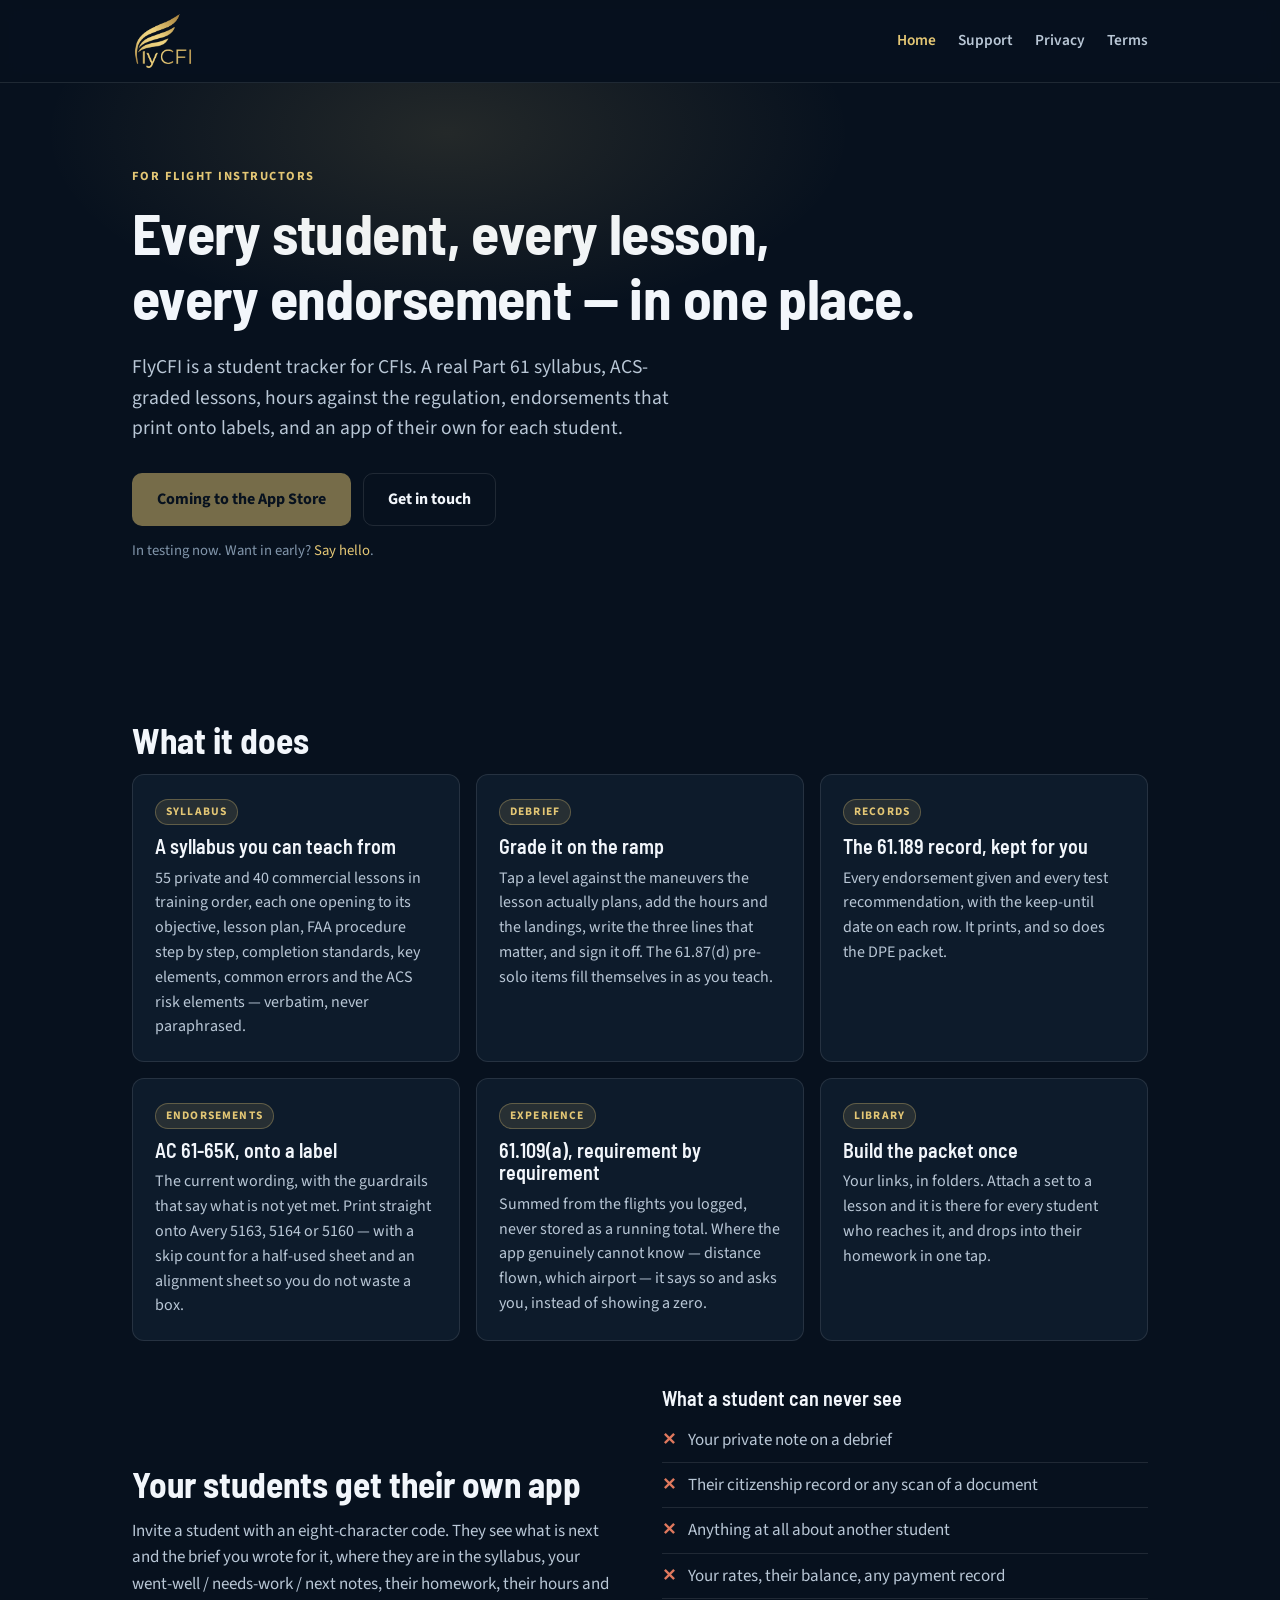
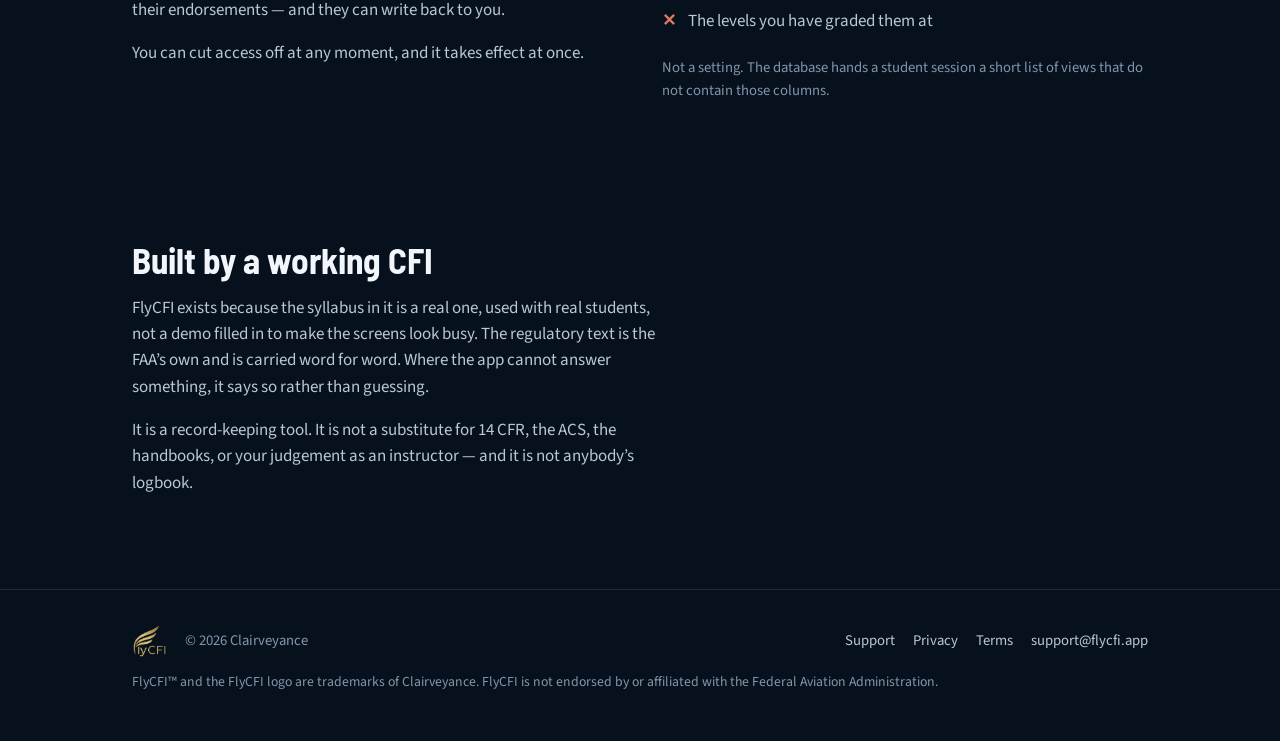
==== index.html @ 0f6a484f "The FlyCFI website Four static pages -- home, support, privacy, terms -- served at flycfi.app throug" ====
<!DOCTYPE html>
<html lang="en">
<head>
<meta charset="UTF-8">
<meta name="viewport" content="width=device-width, initial-scale=1.0">
<title>FlyCFI — Student tracker for flight instructors</title>
<meta name="description" content="FlyCFI is a student tracker for CFIs: a real Part 61 syllabus, ACS-graded lessons, hours against 61.109(a), endorsements that print onto labels, and an app of their own for each student.">
<meta property="og:title" content="FlyCFI — Student tracker for flight instructors">
<meta property="og:description" content="FlyCFI is a student tracker for CFIs: a real Part 61 syllabus, ACS-graded lessons, hours against 61.109(a), endorsements that print onto labels, and an app of their own for each student.">
<meta property="og:type" content="website">
<meta property="og:url" content="https://flycfi.app/">
<meta property="og:image" content="https://flycfi.app/assets/app-icon-512.png">
<link rel="canonical" href="https://flycfi.app/">
<link rel="icon" href="/assets/favicon-32.png" type="image/png" sizes="32x32">
<link rel="icon" href="/assets/favicon-64.png" type="image/png" sizes="64x64">
<link rel="apple-touch-icon" href="/assets/apple-touch-icon.png">
<link rel="preconnect" href="https://fonts.googleapis.com">
<link rel="preconnect" href="https://fonts.gstatic.com" crossorigin>
<link href="https://fonts.googleapis.com/css2?family=Barlow+Semi+Condensed:wght@600;700&family=Source+Sans+3:wght@400;600;700&display=swap" rel="stylesheet">
<link rel="stylesheet" href="/css/styles.css">
</head>
<body>

<header class="site-header">
  <div class="container nav">
    <a href="/" class="brand"><img src="/assets/wordmark.png" alt="FlyCFI"></a>
    <nav class="nav-links">
      <a href="/" class="is-active">Home</a>
      <a href="/support/">Support</a>
      <a href="/privacy/">Privacy</a>
      <a href="/terms/">Terms</a>
    </nav>
  </div>
</header>

<main>

  <section class="hero">
    <div class="container">
      <p class="eyebrow">For flight instructors</p>
      <h1>Every student, every lesson,<br>every endorsement &mdash; in one place.</h1>
      <p class="lede">FlyCFI is a student tracker for CFIs. A real Part&nbsp;61 syllabus,
      ACS-graded lessons, hours against the regulation, endorsements that print onto
      labels, and an app of their own for each student.</p>
      <div class="cta-row">
        <a class="btn btn-primary" aria-disabled="true" href="#">Coming to the App Store</a>
        <a class="btn btn-ghost" href="/support/">Get in touch</a>
      </div>
      <p class="note">In testing now. Want in early? <a href="mailto:support@flycfi.app">Say hello</a>.</p>
    </div>
  </section>

  <section>
    <div class="container">
      <h2>What it does</h2>
      <div class="grid">
        <div class="card">
          <span class="tag">Syllabus</span>
          <h3>A syllabus you can teach from</h3>
          <p>55 private and 40 commercial lessons in training order, each one opening to
          its objective, lesson plan, FAA procedure step by step, completion standards,
          key elements, common errors and the ACS risk elements &mdash; verbatim, never
          paraphrased.</p>
        </div>
        <div class="card">
          <span class="tag">Debrief</span>
          <h3>Grade it on the ramp</h3>
          <p>Tap a level against the maneuvers the lesson actually plans, add the hours
          and the landings, write the three lines that matter, and sign it off. The
          61.87(d) pre-solo items fill themselves in as you teach.</p>
        </div>
        <div class="card">
          <span class="tag">Records</span>
          <h3>The 61.189 record, kept for you</h3>
          <p>Every endorsement given and every test recommendation, with the keep-until
          date on each row. It prints, and so does the DPE packet.</p>
        </div>
        <div class="card">
          <span class="tag">Endorsements</span>
          <h3>AC 61-65K, onto a label</h3>
          <p>The current wording, with the guardrails that say what is not yet met.
          Print straight onto Avery 5163, 5164 or 5160 &mdash; with a skip count for a
          half-used sheet and an alignment sheet so you do not waste a box.</p>
        </div>
        <div class="card">
          <span class="tag">Experience</span>
          <h3>61.109(a), requirement by requirement</h3>
          <p>Summed from the flights you logged, never stored as a running total. Where
          the app genuinely cannot know &mdash; distance flown, which airport &mdash; it
          says so and asks you, instead of showing a zero.</p>
        </div>
        <div class="card">
          <span class="tag">Library</span>
          <h3>Build the packet once</h3>
          <p>Your links, in folders. Attach a set to a lesson and it is there for every
          student who reaches it, and drops into their homework in one tap.</p>
        </div>
      </div>
    </div>
  </section>

  <section>
    <div class="container split">
      <div>
        <h2>Your students get their own app</h2>
        <p>Invite a student with an eight-character code. They see what is next and the
        brief you wrote for it, where they are in the syllabus, your went-well /
        needs-work / next notes, their homework, their hours and their endorsements
        &mdash; and they can write back to you.</p>
        <p>You can cut access off at any moment, and it takes effect at once.</p>
      </div>
      <div>
        <h3 style="margin-top:0">What a student can never see</h3>
        <ul class="plain no">
          <li>Your private note on a debrief</li>
          <li>Their citizenship record or any scan of a document</li>
          <li>Anything at all about another student</li>
          <li>Your rates, their balance, any payment record</li>
          <li>The levels you have graded them at</li>
        </ul>
        <p class="note">Not a setting. The database hands a student session a short list
        of views that do not contain those columns.</p>
      </div>
    </div>
  </section>

  <section>
    <div class="container">
      <h2>Built by a working CFI</h2>
      <p class="measure">FlyCFI exists because the syllabus in it is a real one, used with
      real students, not a demo filled in to make the screens look busy. The regulatory
      text is the FAA&rsquo;s own and is carried word for word. Where the app cannot
      answer something, it says so rather than guessing.</p>
      <p class="measure">It is a record-keeping tool. It is not a substitute for 14 CFR,
      the ACS, the handbooks, or your judgement as an instructor &mdash; and it is not
      anybody&rsquo;s logbook.</p>
    </div>
  </section>
</main>

<footer class="site-footer">
  <div class="container foot-row">
    <img src="/assets/wordmark.png" alt="FlyCFI">
    <span>&copy; 2026 Clairveyance</span>
    <span class="spacer"></span>
    <a href="/support/">Support</a>
    <a href="/privacy/">Privacy</a>
    <a href="/terms/">Terms</a>
    <a href="mailto:support@flycfi.app">support@flycfi.app</a>
  </div>
  <div class="container" style="margin-top:14px">
    <p style="margin:0;font-size:.86rem">FlyCFI&trade; and the FlyCFI logo are trademarks of Clairveyance.
    FlyCFI is not endorsed by or affiliated with the Federal Aviation Administration.</p>
  </div>
</footer>

</body>
</html>
---- css/styles.css ----
/* FlyCFI — flycfi.app
 *
 * Same navy and gold as the app, and the same two faces: Barlow Semi
 * Condensed for headings, Source Sans 3 for everything read as prose.
 * Written to match PROJECT_NOTES/07 Design System.md rather than
 * invented, so the site and the app do not drift apart.
 */

:root {
  --bg: #07111E;
  --bg2: #0D1B2B;
  --bg3: #132438;
  --line: rgba(255, 255, 255, 0.10);
  --t1: #F2F6FB;
  --t2: #B9C7D6;
  --t3: #8296AB;
  --gold: #E4C775;
  --gold-dim: rgba(228, 199, 117, 0.12);
  --gold-edge: rgba(228, 199, 117, 0.30);
  --radius: 12px;
  --measure: 68ch;
}

* { box-sizing: border-box; }

html { scroll-behavior: smooth; }

body {
  margin: 0;
  background: var(--bg);
  color: var(--t2);
  font-family: 'Source Sans 3', -apple-system, BlinkMacSystemFont, 'Segoe UI', sans-serif;
  font-size: 17px;
  line-height: 1.55;
  -webkit-font-smoothing: antialiased;
}

h1, h2, h3 {
  font-family: 'Barlow Semi Condensed', 'Source Sans 3', sans-serif;
  color: var(--t1);
  line-height: 1.12;
  margin: 0 0 .4em;
}
h1 { font-size: clamp(2.3rem, 6vw, 3.6rem); font-weight: 700; letter-spacing: -0.01em; }
h2 { font-size: clamp(1.6rem, 4vw, 2.2rem); font-weight: 700; margin-top: 2.2em; }
h3 { font-size: 1.25rem; font-weight: 600; margin-top: 1.6em; }

p { margin: 0 0 1em; }
a { color: var(--gold); text-decoration: none; }
a:hover { text-decoration: underline; }

.container { width: 100%; max-width: 1060px; margin: 0 auto; padding: 0 22px; }
.measure { max-width: var(--measure); }

/* ---------------------------------------------------------- header -- */
.site-header {
  position: sticky; top: 0; z-index: 10;
  background: rgba(7, 17, 30, 0.86);
  backdrop-filter: saturate(140%) blur(10px);
  border-bottom: 1px solid var(--line);
}
.nav { display: flex; align-items: center; gap: 20px; min-height: 82px; }
.brand { display: flex; align-items: center; }
.brand img { height: 60px; width: auto; display: block; }
.nav-links { margin-left: auto; display: flex; gap: 22px; }
.nav-links a { color: var(--t2); font-weight: 600; font-size: .96rem; }
.nav-links a:hover, .nav-links a.is-active { color: var(--gold); text-decoration: none; }

/* ------------------------------------------------------------ hero -- */
.hero { position: relative; padding: 84px 0 56px; overflow: hidden; }
.hero::before {
  content: ''; position: absolute; inset: -40% 20% auto -10%; height: 540px;
  background: radial-gradient(closest-side, rgba(228,199,117,.13), transparent 70%);
  pointer-events: none;
}
.hero .eyebrow {
  font-size: .78rem; letter-spacing: .12em; text-transform: uppercase;
  color: var(--gold); font-weight: 700; margin-bottom: 14px;
}
.lede { font-size: 1.22rem; color: var(--t2); max-width: 56ch; }

.cta-row { display: flex; flex-wrap: wrap; gap: 12px; margin-top: 30px; }
.btn {
  display: inline-block; padding: 13px 24px; border-radius: 10px;
  font-weight: 700; font-size: 1rem; border: 1px solid transparent;
}
.btn-primary { background: var(--gold); color: #07111E; }
.btn-primary:hover { text-decoration: none; filter: brightness(1.07); }
.btn-ghost { border-color: var(--line); color: var(--t1); }
.btn-ghost:hover { text-decoration: none; border-color: var(--gold-edge); color: var(--gold); }
.btn[aria-disabled='true'] { opacity: .5; pointer-events: none; }

.note { font-size: .92rem; color: var(--t3); margin-top: 14px; }

/* ----------------------------------------------------------- cards -- */
section { padding: 10px 0 36px; }
.grid { display: grid; gap: 16px; grid-template-columns: repeat(auto-fit, minmax(270px, 1fr)); }
.card {
  background: var(--bg2); border: 1px solid var(--line);
  border-radius: var(--radius); padding: 22px;
}
.card h3 { margin-top: 0; }
.card p { margin-bottom: 0; color: var(--t2); font-size: 1rem; }
.card .tag {
  display: inline-block; font-size: .72rem; letter-spacing: .1em;
  text-transform: uppercase; font-weight: 700; color: var(--gold);
  background: var(--gold-dim); border: 1px solid var(--gold-edge);
  border-radius: 999px; padding: 3px 10px; margin-bottom: 10px;
}

.split { display: grid; gap: 28px; grid-template-columns: 1fr; align-items: start; }
@media (min-width: 860px) { .split { grid-template-columns: 1fr 1fr; gap: 44px; } }

ul.plain { list-style: none; padding: 0; margin: 0; }
ul.plain li {
  padding: 9px 0 9px 26px; position: relative;
  border-bottom: 1px solid var(--line); color: var(--t2);
}
ul.plain li:last-child { border-bottom: 0; }
ul.plain li::before {
  content: '✓'; position: absolute; left: 0; color: var(--gold); font-weight: 700;
}
ul.plain.no li::before { content: '✕'; color: #E0795E; }

/* ----------------------------------------------------------- prose -- */
.prose { padding: 48px 0 70px; }
.prose h1 { margin-bottom: .25em; }
.prose .updated { color: var(--t3); font-size: .95rem; }
.prose h2 { font-size: 1.45rem; }
.prose ul { padding-left: 1.1em; }
.prose li { margin-bottom: .4em; }

/* ---------------------------------------------------------- footer -- */
.site-footer {
  border-top: 1px solid var(--line); margin-top: 40px;
  padding: 34px 0 48px; color: var(--t3); font-size: .92rem;
}
.site-footer .foot-row { display: flex; flex-wrap: wrap; gap: 18px; align-items: center; }
.site-footer a { color: var(--t2); }
.site-footer .spacer { margin-left: auto; }
.site-footer img { height: 34px; width: auto; opacity: .9; }
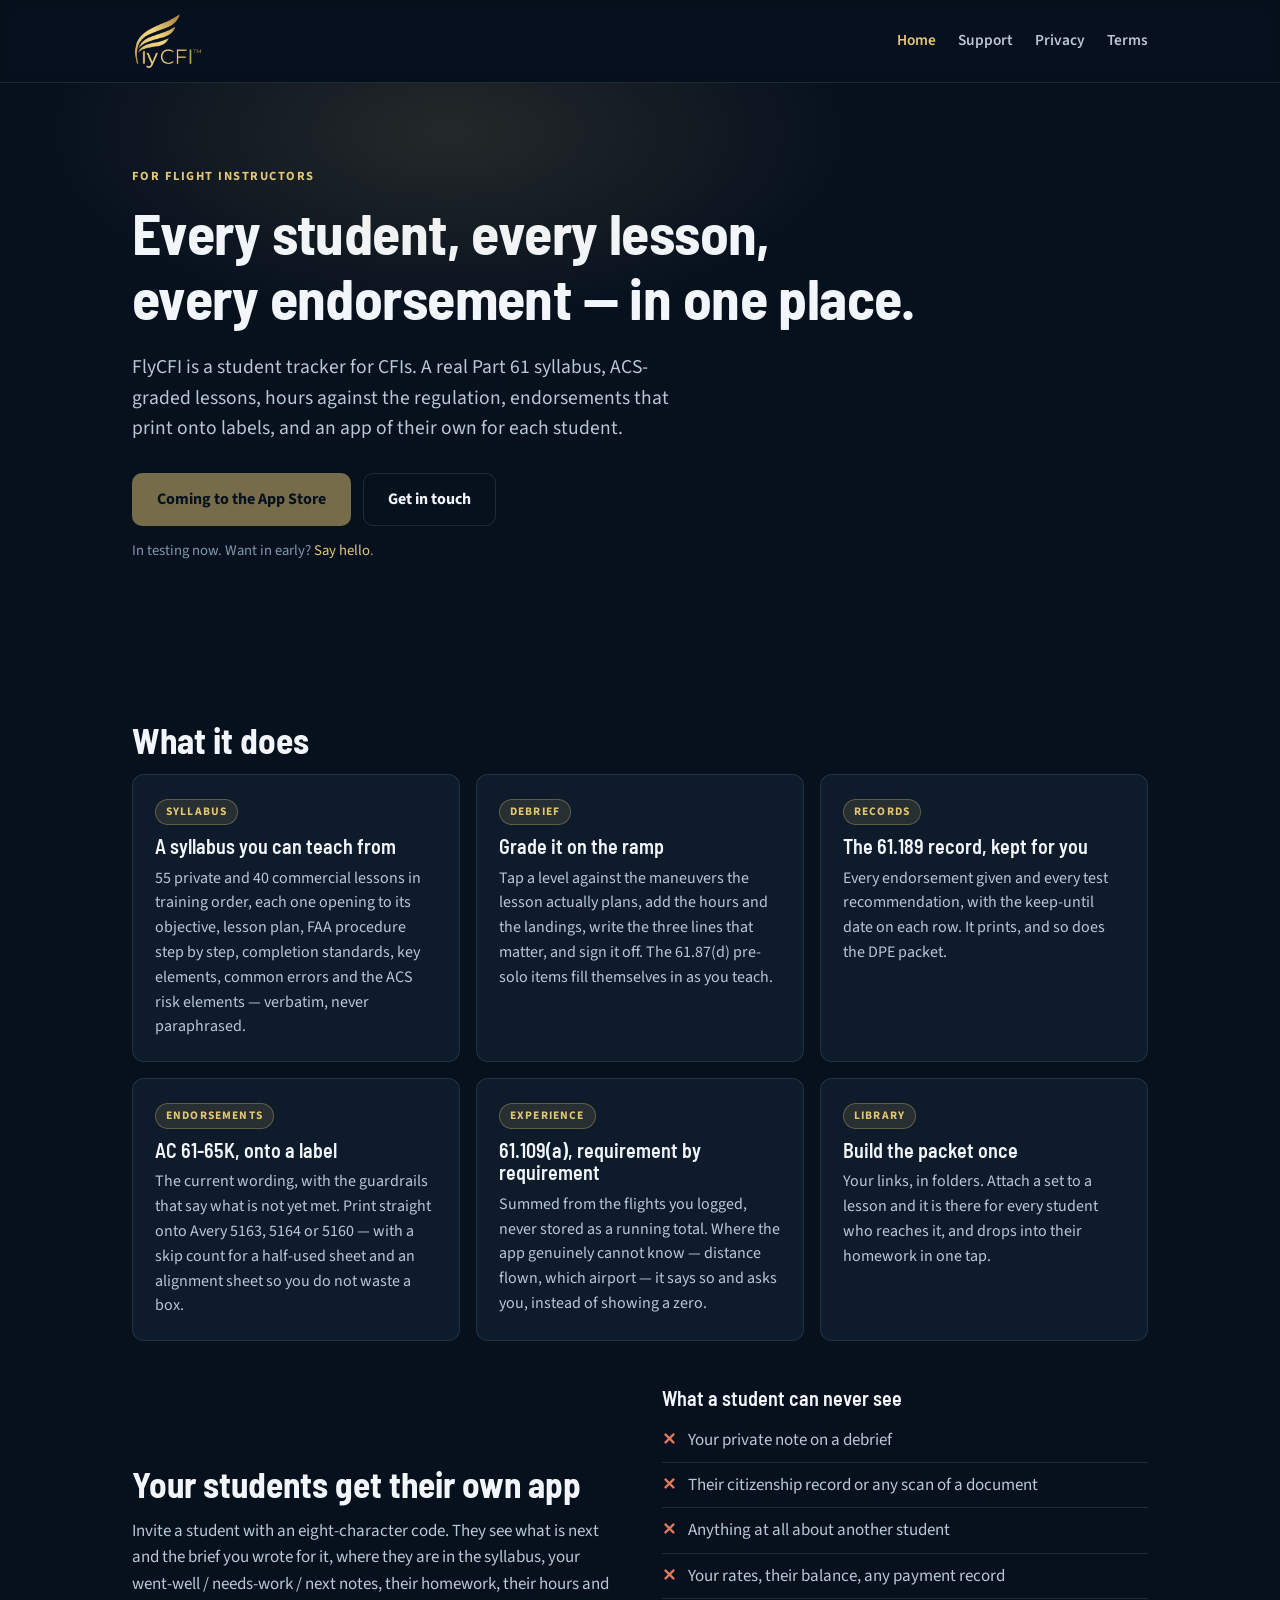
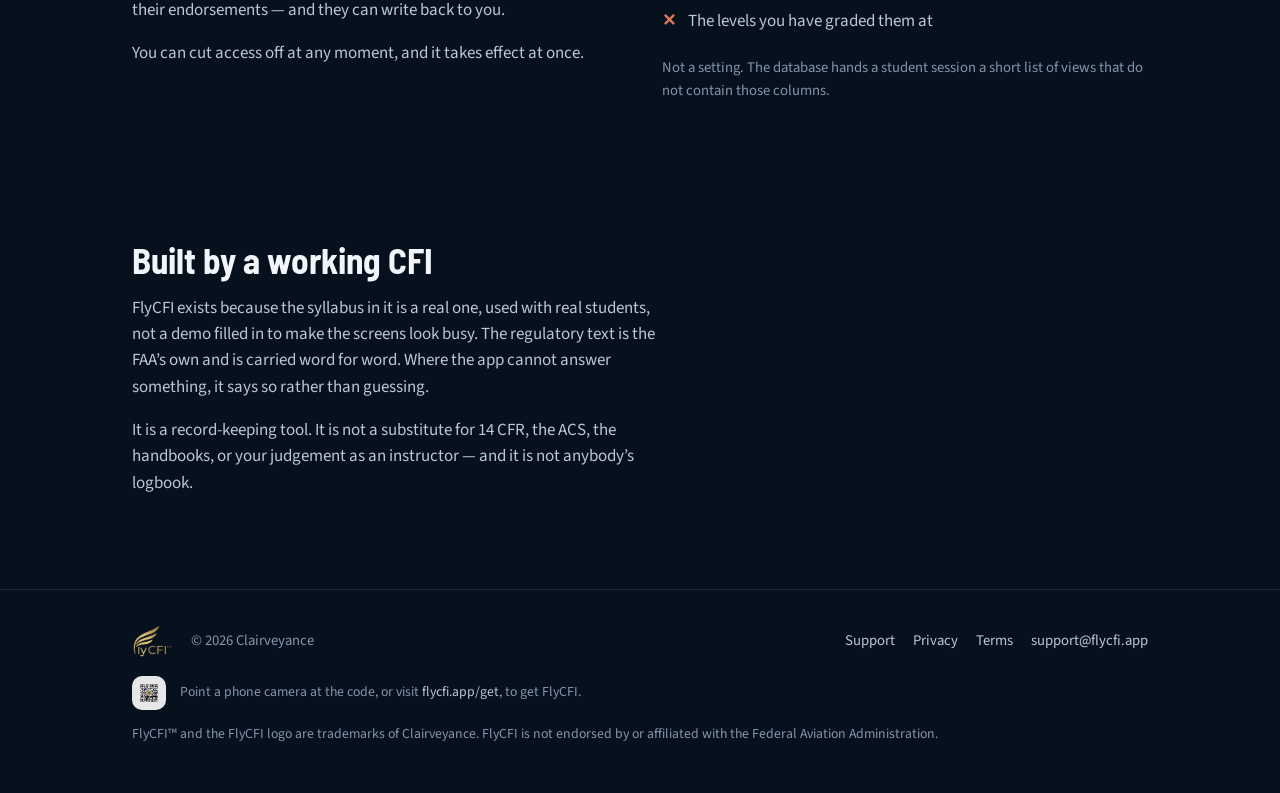
==== commit 57a92ab1: "Update the website: assets/share-qr.png, get/index.html, css/styles.css, index.html" ====
--- a/index.html
+++ b/index.html
@@ -148,6 +148,10 @@
     <a href="/terms/">Terms</a>
     <a href="mailto:support@flycfi.app">support@flycfi.app</a>
   </div>
+  <div class="container foot-qr">
+    <a href="/get/"><img src="/assets/share-qr.png" alt="QR code — get FlyCFI" width="96" height="96"></a>
+    <p>Point a phone camera at the code, or visit <a href="/get/">flycfi.app/get</a>, to get FlyCFI.</p>
+  </div>
   <div class="container" style="margin-top:14px">
     <p style="margin:0;font-size:.86rem">FlyCFI&trade; and the FlyCFI logo are trademarks of Clairveyance.
     FlyCFI is not endorsed by or affiliated with the Federal Aviation Administration.</p>
--- a/css/styles.css
+++ b/css/styles.css
@@ -139,3 +139,25 @@
 .site-footer a { color: var(--t2); }
 .site-footer .spacer { margin-left: auto; }
 .site-footer img { height: 34px; width: auto; opacity: .9; }
+
+/* Share QR in the footer.
+   RC, 2026-11-22: "Same QR will need to be on footer on website pages."
+   The white plate is not decoration: the code is black modules on white, and
+   without a light quiet zone behind it most cameras stop seeing a code. */
+.foot-qr {
+  display: flex;
+  align-items: center;
+  gap: 14px;
+  margin-top: 18px;
+  flex-wrap: wrap;
+}
+.foot-qr img {
+  background: #fff;
+  border-radius: 10px;
+  padding: 6px;
+  display: block;
+}
+.foot-qr p {
+  margin: 0;
+  font-size: .86rem;
+}
